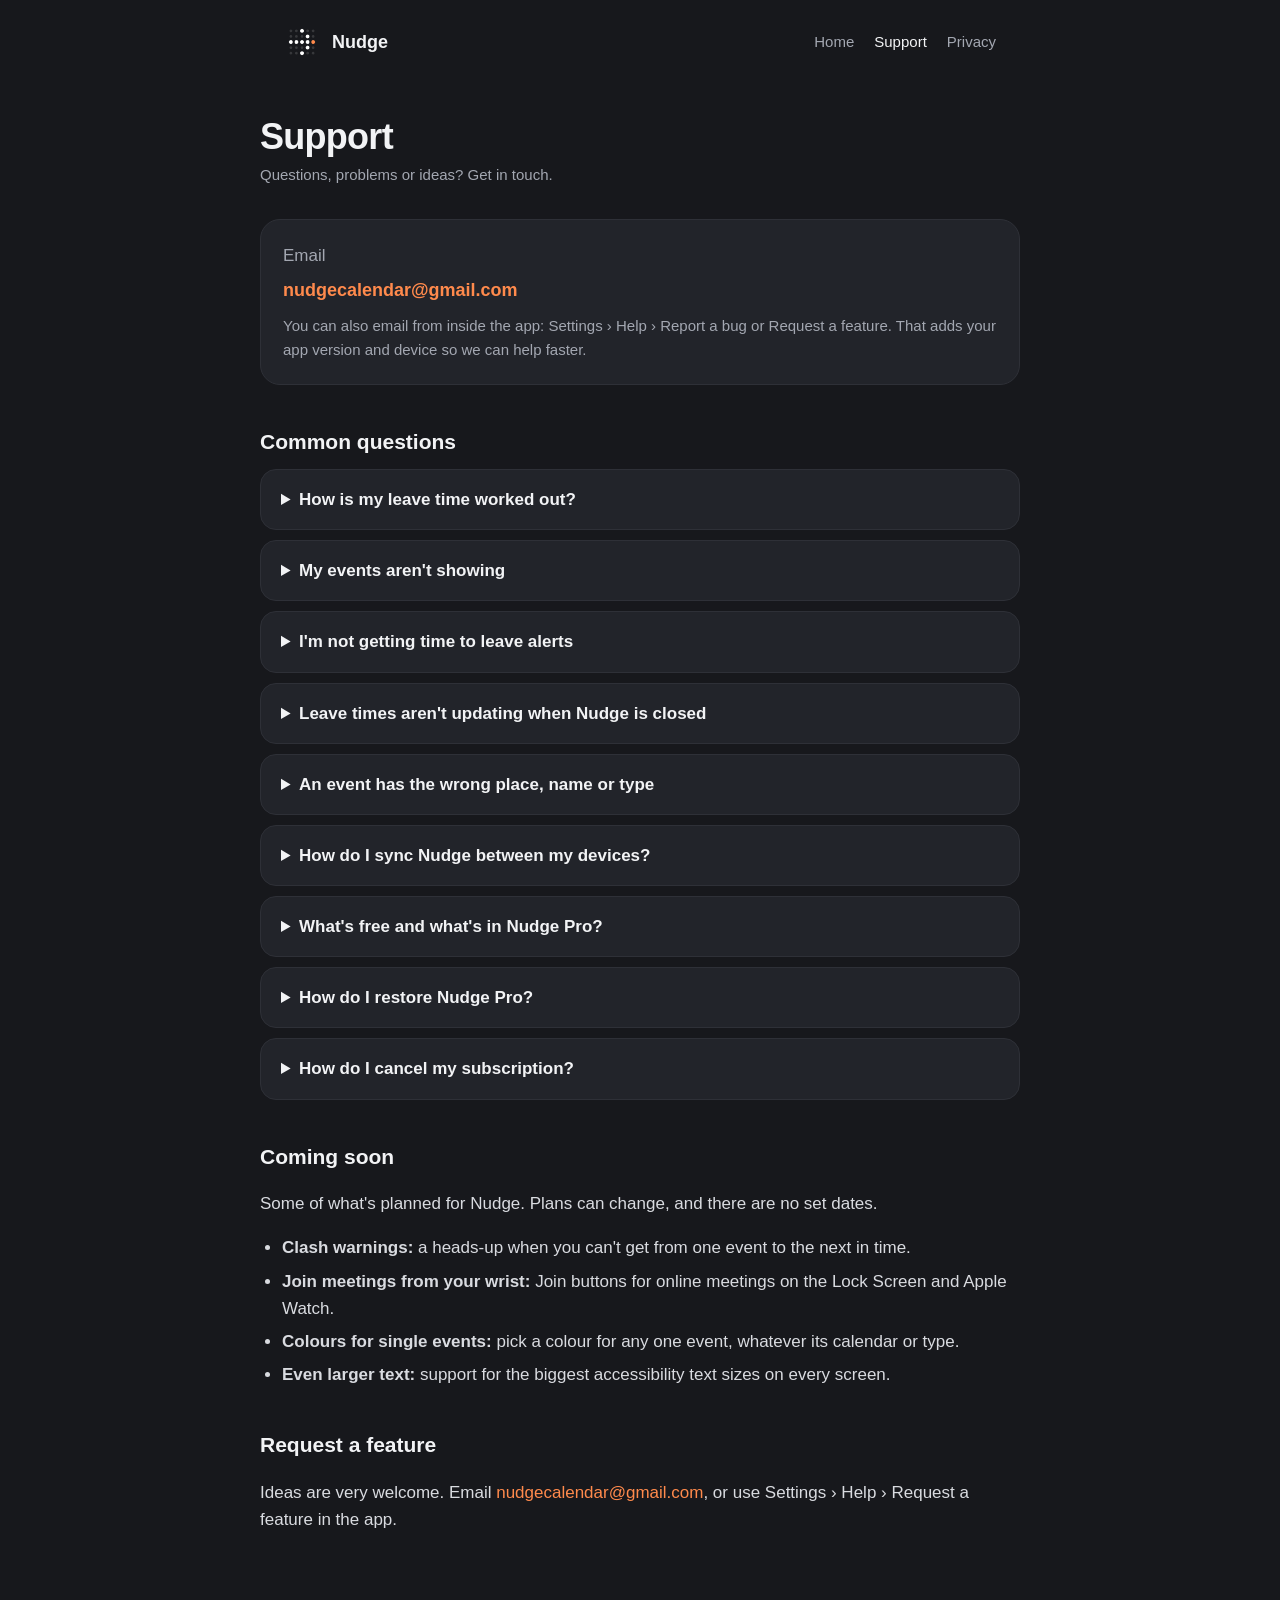
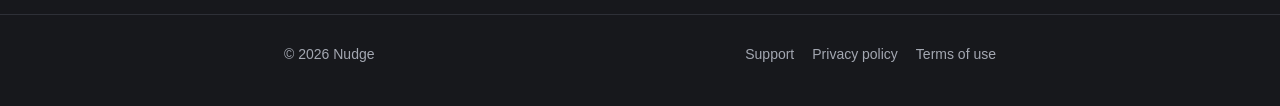
==== support.html @ d3f16cdd "Add files via upload" ====
<!doctype html>
<html lang="en">
<head>
<meta charset="utf-8">
<meta name="viewport" content="width=device-width, initial-scale=1">
<title>Support · Nudge</title>
<link rel="icon" href="assets/favicon.png">
<link rel="stylesheet" href="assets/style.css">
</head>
<body>

<header class="site-header">
  <div class="wrap">
    <a class="brand" href="./"><img src="assets/icon.png" alt="">Nudge</a>
    <nav class="nav" aria-label="Main">
      <a href="./">Home</a>
      <a href="support.html" aria-current="page">Support</a>
      <a href="privacy.html">Privacy</a>
    </nav>
  </div>
</header>

<main class="wrap doc">
  <h1>Support</h1>
  <p class="updated">Questions, problems or ideas? Get in touch.</p>

  <div class="contact">
    <p style="margin: 0 0 6px; color: var(--sub)">Email</p>
    <a href="mailto:nudgecalendar@gmail.com?subject=Nudge%20support">nudgecalendar@gmail.com</a>
    <p style="margin: 10px 0 0; color: var(--sub); font-size: 15px">You can also email from inside the app: Settings › Help › Report a bug or Request a feature. That adds your app version and device so we can help faster.</p>
  </div>

  <h2>Common questions</h2>
  <div class="faq">
    <details>
      <summary>How is my leave time worked out?</summary>
      <p>Nudge takes the event's start time and subtracts the journey from where you'll be (your previous event, where you are, or Home), live traffic for driving, extra time if rain is likely and you're walking or cycling, and how early you like to arrive. You set how early in Settings › Arrive early, by type of event, for words like "interview", and for flights and trains. Anything you change on a single event always wins.</p>
    </details>
    <details>
      <summary>My events aren't showing</summary>
      <p>Check Nudge has Full Access to Calendars in the Settings app › Apps › Nudge › Calendars, and that the calendar is switched on in Nudge under Settings › Calendars. Google, Outlook and other calendars need to be added to your iPhone first, in the Settings app › Apps › Calendar › Calendar Accounts.</p>
    </details>
    <details>
      <summary>I'm not getting time to leave alerts</summary>
      <p>Allow notifications for Nudge in the Settings app, and make sure Time Sensitive notifications are allowed, including in any Focus you use. In Nudge, go to Settings › Notifications and tap Send a test alert to check they reach you. Alerts only come for events with a location, and can be turned off for a single event on its screen.</p>
    </details>
    <details>
      <summary>Leave times aren't updating when Nudge is closed</summary>
      <p>iOS decides how often apps can check in the background. For the most up-to-date times, set Location to Always and turn on Use location in the background in Settings › Notifications. Opening Nudge always shows the latest times.</p>
    </details>
    <details>
      <summary>An event has the wrong place, name or type</summary>
      <p>Use calendar rules: Settings › Calendars › Calendar rules. You can rename events, set or remove their location, choose a type, hide things like "Focus time", or turn off alerts. Nudge doesn't change the event in your calendar.</p>
    </details>
    <details>
      <summary>How do I sync Nudge between my devices?</summary>
      <p>Turn on Settings › iCloud sync on each device, signed in to the same Apple Account. Your settings, rules, types and places then stay the same everywhere. Your events are synced by your calendar provider, so turn on the same calendars on each device.</p>
    </details>
    <details>
      <summary>What's free and what's in Nudge Pro?</summary>
      <p>Leave times and alerts are always free. Nudge Pro adds Live Activities, the assistant, the morning summary, wake-up alarms, fine-tuned leave times, people features, and every theme, colour and app icon. It's £2.99 a month, or £20 a year with a 1-week free trial.</p>
    </details>
    <details>
      <summary>How do I restore Nudge Pro?</summary>
      <p>In Nudge, go to Settings › About and tap Restore purchases, signed in with the Apple Account you bought it with.</p>
    </details>
    <details>
      <summary>How do I cancel my subscription?</summary>
      <p>Subscriptions are managed by Apple. Open the Settings app › your name › Subscriptions › Nudge. You keep Pro until the end of the period you've paid for.</p>
    </details>
  </div>

  <h2>Coming soon</h2>
  <p>Some of what's planned for Nudge. Plans can change, and there are no set dates.</p>
  <ul>
    <li><strong>Clash warnings:</strong> a heads-up when you can't get from one event to the next in time.</li>
    <li><strong>Join meetings from your wrist:</strong> Join buttons for online meetings on the Lock Screen and Apple Watch.</li>
    <li><strong>Colours for single events:</strong> pick a colour for any one event, whatever its calendar or type.</li>
    <li><strong>Even larger text:</strong> support for the biggest accessibility text sizes on every screen.</li>
  </ul>

  <h2>Request a feature</h2>
  <p>Ideas are very welcome. Email <a href="mailto:nudgecalendar@gmail.com?subject=Nudge%3A%20feature%20request">nudgecalendar@gmail.com</a>, or use Settings › Help › Request a feature in the app.</p>
</main>

<footer class="site-footer">
  <div class="wrap">
    <span>© 2026 Nudge</span>
    <nav aria-label="Footer">
      <a href="support.html">Support</a>
      <a href="privacy.html">Privacy policy</a>
      <a href="https://www.apple.com/legal/internet-services/itunes/dev/stdeula/">Terms of use</a>
    </nav>
  </div>
</footer>

</body>
</html>
---- assets/style.css ----
:root {
  --bg: #17181C;
  --card: #22242A;
  --line: #2E3037;
  --text: #F2F3F5;
  --sub: #A3A7B1;
  --accent: #FF8A4C;
  --blue: #93A4FF;
  --radius: 20px;
}

* { box-sizing: border-box; }

body {
  margin: 0;
  background: var(--bg);
  color: var(--text);
  font-family: -apple-system, BlinkMacSystemFont, "SF Pro Text", "Inter", "Segoe UI", Roboto, sans-serif;
  font-size: 17px;
  line-height: 1.6;
  -webkit-font-smoothing: antialiased;
}

a { color: var(--accent); text-decoration: none; }
a:hover { text-decoration: underline; }

.wrap { max-width: 760px; margin: 0 auto; padding: 0 24px; }

/* Header */
.site-header { padding: 24px 0; }
.site-header .wrap { display: flex; align-items: center; justify-content: space-between; gap: 16px; flex-wrap: wrap; }
.brand { display: flex; align-items: center; gap: 12px; color: var(--text); font-weight: 700; font-size: 18px; }
.brand:hover { text-decoration: none; }
.brand img { width: 36px; height: 36px; border-radius: 9px; }
.nav { display: flex; gap: 20px; font-size: 15px; }
.nav a { color: var(--sub); }
.nav a:hover, .nav a[aria-current="page"] { color: var(--text); text-decoration: none; }

/* Hero */
.hero { padding: 56px 0 40px; text-align: center; }
.hero img { width: 120px; height: 120px; border-radius: 27px; box-shadow: 0 20px 50px rgba(0,0,0,0.45); }
.hero h1 { font-size: clamp(34px, 6vw, 52px); line-height: 1.1; letter-spacing: -0.02em; margin: 28px 0 12px; }
.hero p { color: var(--sub); font-size: 19px; max-width: 520px; margin: 0 auto; }
.badge {
  display: inline-flex; align-items: center; gap: 8px; margin-top: 28px;
  padding: 12px 22px; border-radius: 999px; background: var(--text); color: var(--bg);
  font-weight: 700; font-size: 16px;
}
.badge:hover { text-decoration: none; opacity: 0.9; }
.note { display: block; margin-top: 10px; font-size: 13px; color: var(--sub); }

/* Feature cards */
.features { display: grid; grid-template-columns: repeat(auto-fit, minmax(220px, 1fr)); gap: 14px; padding: 24px 0 56px; }
.card { background: var(--card); border: 1px solid var(--line); border-radius: var(--radius); padding: 20px; }
.card h3 { margin: 0 0 6px; font-size: 17px; }
.card p { margin: 0; color: var(--sub); font-size: 15px; line-height: 1.5; }
.dot { display: inline-block; width: 10px; height: 10px; border-radius: 5px; background: var(--accent); margin-right: 8px; vertical-align: 1px; }

/* Document pages */
.doc { padding: 32px 0 64px; }
.doc h1 { font-size: 36px; letter-spacing: -0.02em; line-height: 1.15; margin: 0 0 6px; }
.doc .updated { color: var(--sub); font-size: 15px; margin: 0 0 32px; }
.doc h2 { font-size: 21px; margin: 40px 0 10px; }
.doc p, .doc li { color: #D9DBE0; }
.doc ul { padding-left: 22px; }
.doc li { margin: 6px 0; }
.summary { background: var(--card); border: 1px solid var(--line); border-radius: var(--radius); padding: 20px 22px; margin: 0 0 8px; }
.summary p { margin: 0; color: var(--text); }
.summary ul { margin: 10px 0 0; }

.faq details { background: var(--card); border: 1px solid var(--line); border-radius: 16px; padding: 16px 20px; margin: 10px 0; }
.faq summary { cursor: pointer; font-weight: 600; }
.faq details p { margin: 10px 0 0; color: var(--sub); }

.contact { background: var(--card); border: 1px solid var(--line); border-radius: var(--radius); padding: 22px; margin-top: 8px; }
.contact a { font-weight: 700; font-size: 18px; }

/* Footer */
.site-footer { border-top: 1px solid var(--line); padding: 28px 0 40px; color: var(--sub); font-size: 14px; }
.site-footer .wrap { display: flex; justify-content: space-between; gap: 16px; flex-wrap: wrap; }
.site-footer nav { display: flex; gap: 18px; flex-wrap: wrap; }
.site-footer a { color: var(--sub); }
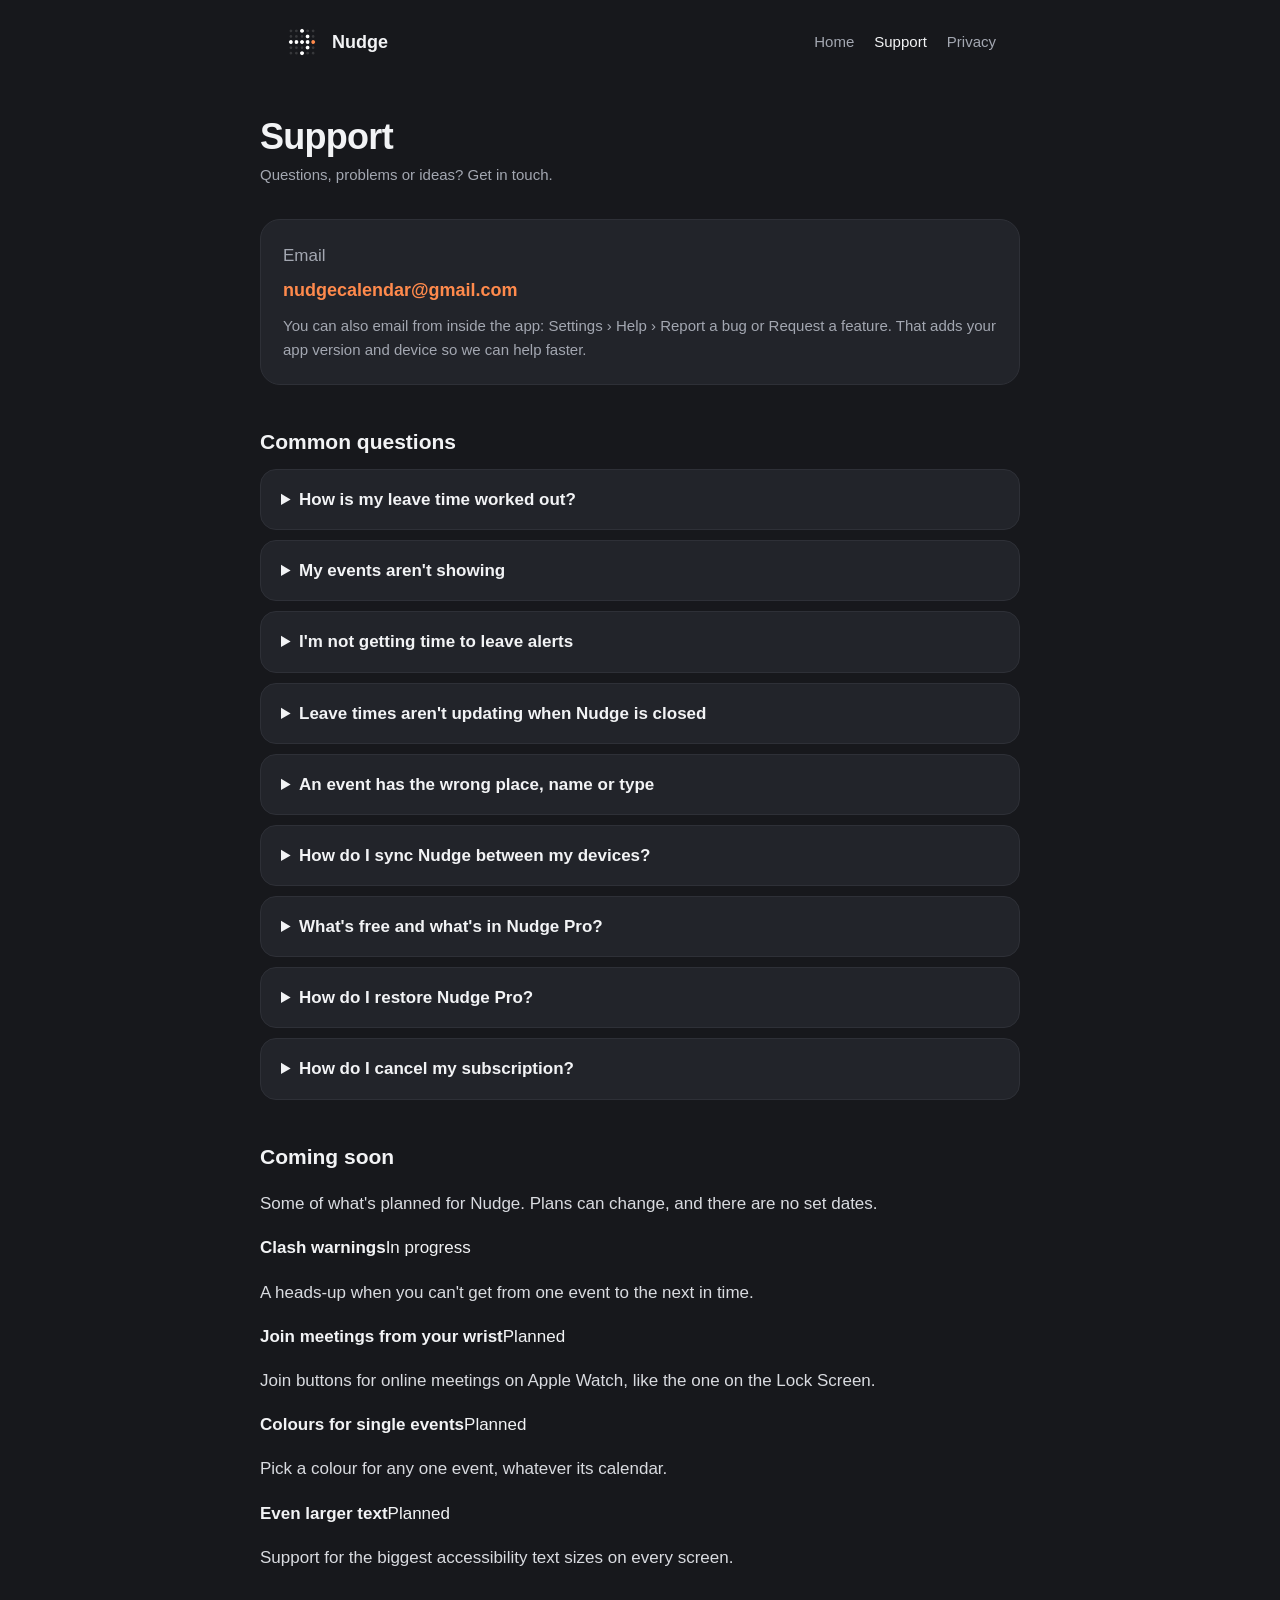
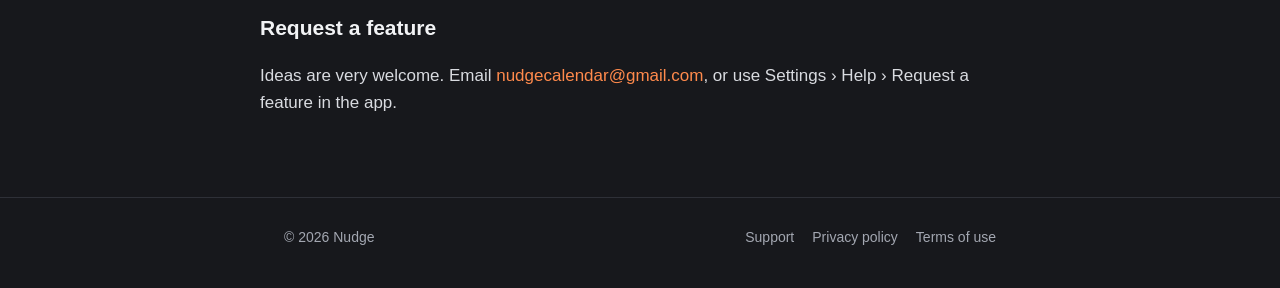
==== commit 679f33a5: "Add files via upload" ====
--- a/support.html
+++ b/support.html
@@ -72,12 +72,19 @@
 
   <h2>Coming soon</h2>
   <p>Some of what's planned for Nudge. Plans can change, and there are no set dates.</p>
-  <ul>
-    <li><strong>Clash warnings:</strong> a heads-up when you can't get from one event to the next in time.</li>
-    <li><strong>Join meetings from your wrist:</strong> Join buttons for online meetings on the Lock Screen and Apple Watch.</li>
-    <li><strong>Colours for single events:</strong> pick a colour for any one event, whatever its calendar or type.</li>
-    <li><strong>Even larger text:</strong> support for the biggest accessibility text sizes on every screen.</li>
-  </ul>
+  <!-- Filled from the same GitHub Gist the app uses. The items below show if it can't load. -->
+  <div class="status-list" id="roadmap">
+    <div class="status-item"><div class="status-head"><strong>Clash warnings</strong><span class="pill pill-amber">In progress</span></div><p>A heads-up when you can't get from one event to the next in time.</p></div>
+    <div class="status-item"><div class="status-head"><strong>Join meetings from your wrist</strong><span class="pill pill-grey">Planned</span></div><p>Join buttons for online meetings on Apple Watch, like the one on the Lock Screen.</p></div>
+    <div class="status-item"><div class="status-head"><strong>Colours for single events</strong><span class="pill pill-grey">Planned</span></div><p>Pick a colour for any one event, whatever its calendar.</p></div>
+    <div class="status-item"><div class="status-head"><strong>Even larger text</strong><span class="pill pill-grey">Planned</span></div><p>Support for the biggest accessibility text sizes on every screen.</p></div>
+  </div>
+
+  <section id="bugs-section" hidden>
+    <h2>Known bugs</h2>
+    <p>Problems we know about and how far along each fix is. Seeing something not listed? <a href="mailto:nudgecalendar@gmail.com?subject=Nudge%3A%20bug%20report">Report a bug</a>.</p>
+    <div class="status-list" id="bugs"></div>
+  </section>
 
   <h2>Request a feature</h2>
   <p>Ideas are very welcome. Email <a href="mailto:nudgecalendar@gmail.com?subject=Nudge%3A%20feature%20request">nudgecalendar@gmail.com</a>, or use Settings › Help › Request a feature in the app.</p>
@@ -94,5 +101,72 @@
   </div>
 </footer>
 
+<script>
+// The same GitHub Gists the app reads. Edit a Gist and both the app and this page update.
+// Paste the Known bugs Gist's raw link between the quotes once it exists (leave out the
+// long version code after /raw/ so it always shows the latest edit).
+const ROADMAP_URL = "https://gist.githubusercontent.com/NudgeCalendar/616fc73129bc264fbe8643e746662f0b/raw/gistfile1.txt";
+const BUGS_URL = "";
+
+// Same forgiving status words as the app.
+function roadmapStatus(raw) {
+  const s = String(raw || "").toLowerCase().replace(/[_-]/g, " ").trim();
+  if (["in progress", "inprogress", "working on it", "building"].includes(s)) return ["In progress", "amber"];
+  if (["next", "next update", "coming next", "soon"].includes(s)) return ["Next update", "green"];
+  return ["Planned", "grey"];
+}
+function bugStatus(raw) {
+  const s = String(raw || "").toLowerCase().replace(/[_-]/g, " ").trim();
+  if (["fixing", "amber", "in progress", "working on it"].includes(s)) return ["Fixing", "amber"];
+  if (["fixed", "green", "done", "resolved"].includes(s)) return ["Fixed", "green"];
+  return ["Known", "red"];
+}
+
+function render(list, items, statusFor) {
+  list.replaceChildren(...items.map(item => {
+    const [label, colour] = statusFor(item.status);
+    const row = document.createElement("div");
+    row.className = "status-item";
+    const head = document.createElement("div");
+    head.className = "status-head";
+    const title = document.createElement("strong");
+    title.textContent = item.title || "";
+    const pill = document.createElement("span");
+    pill.className = "pill pill-" + colour;
+    pill.textContent = label;
+    head.append(title, pill);
+    const detail = document.createElement("p");
+    detail.textContent = item.detail || "";
+    row.append(head, detail);
+    return row;
+  }));
+}
+
+async function load(url) {
+  const res = await fetch(url, { cache: "no-store" });
+  if (!res.ok) throw new Error(res.status);
+  const file = await res.json();
+  return Array.isArray(file.items) ? file.items : [];
+}
+
+load(ROADMAP_URL)
+  .then(items => { if (items.length) render(document.getElementById("roadmap"), items, roadmapStatus); })
+  .catch(() => {});
+
+if (BUGS_URL) {
+  load(BUGS_URL).then(items => {
+    const list = document.getElementById("bugs");
+    if (items.length) {
+      render(list, items, bugStatus);
+    } else {
+      const none = document.createElement("p");
+      none.textContent = "Nothing known right now.";
+      list.replaceChildren(none);
+    }
+    document.getElementById("bugs-section").hidden = false;
+  }).catch(() => {});
+}
+</script>
+
 </body>
 </html>
